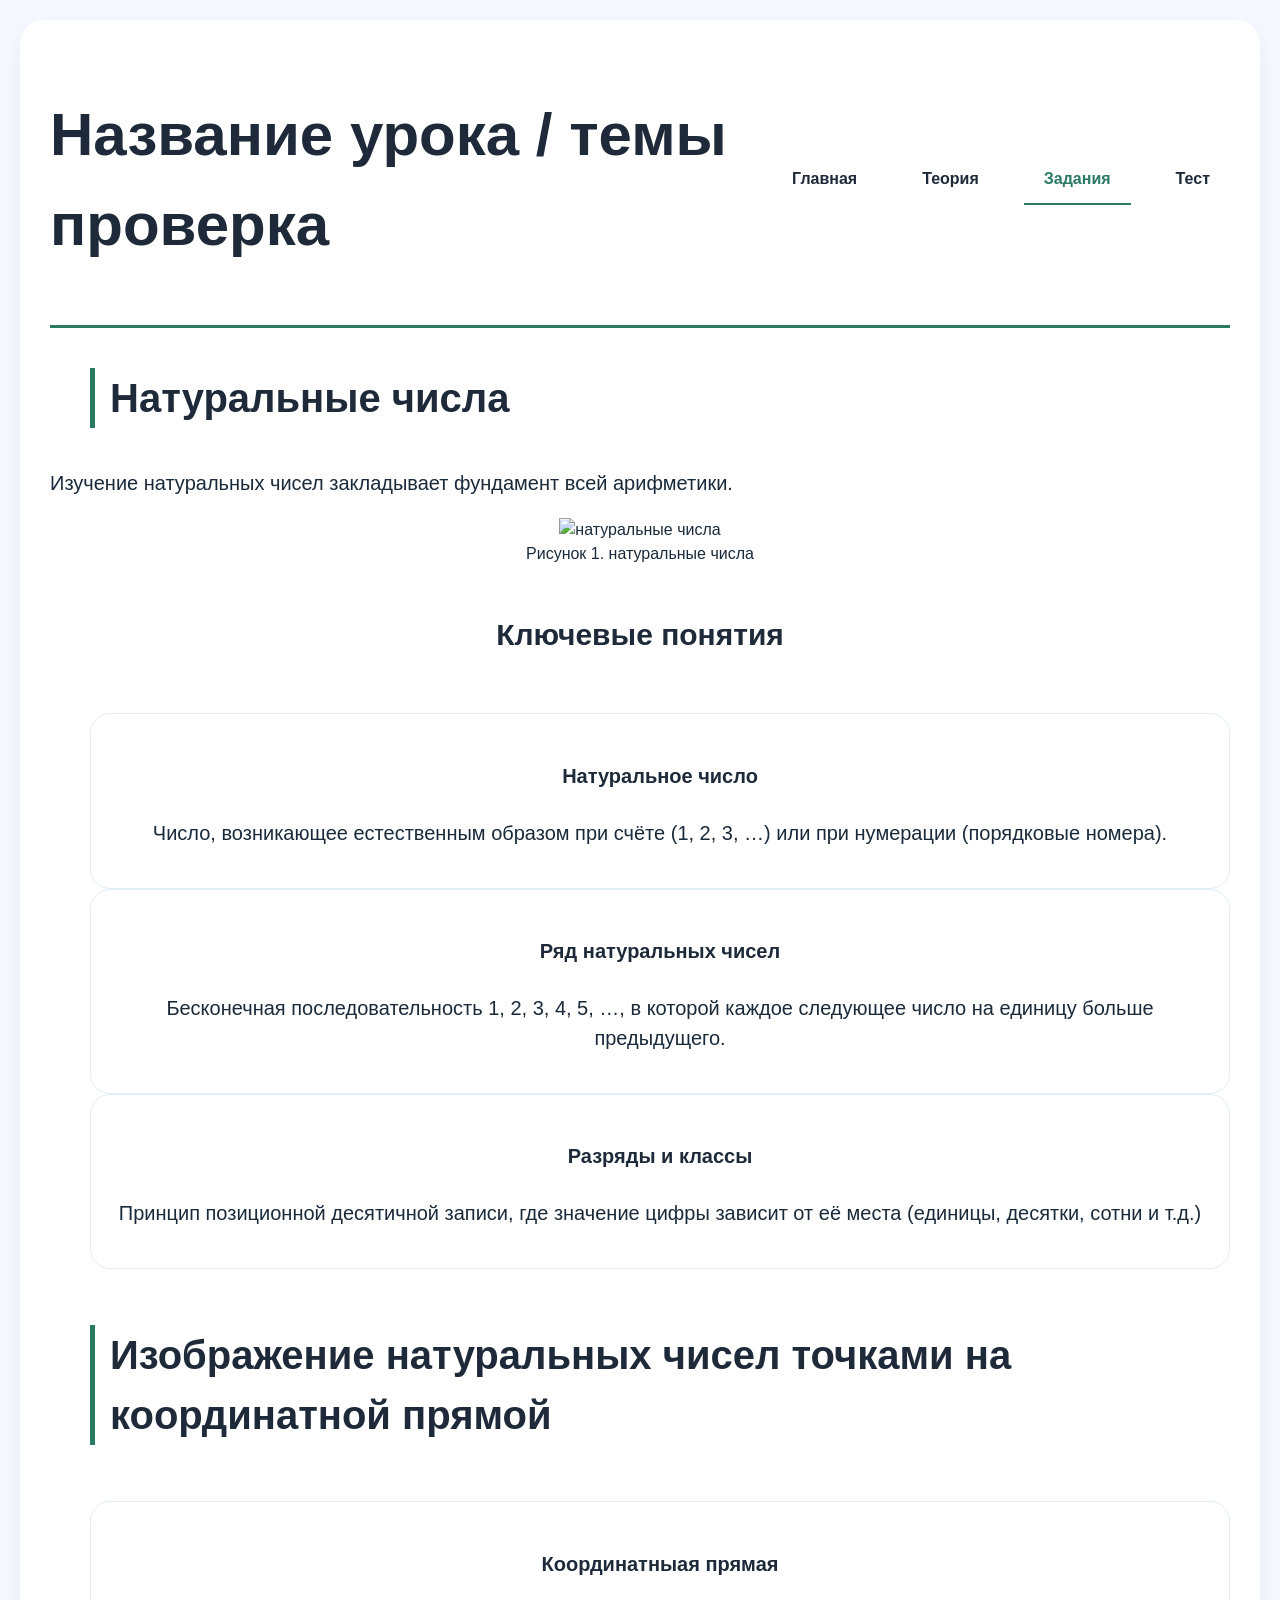
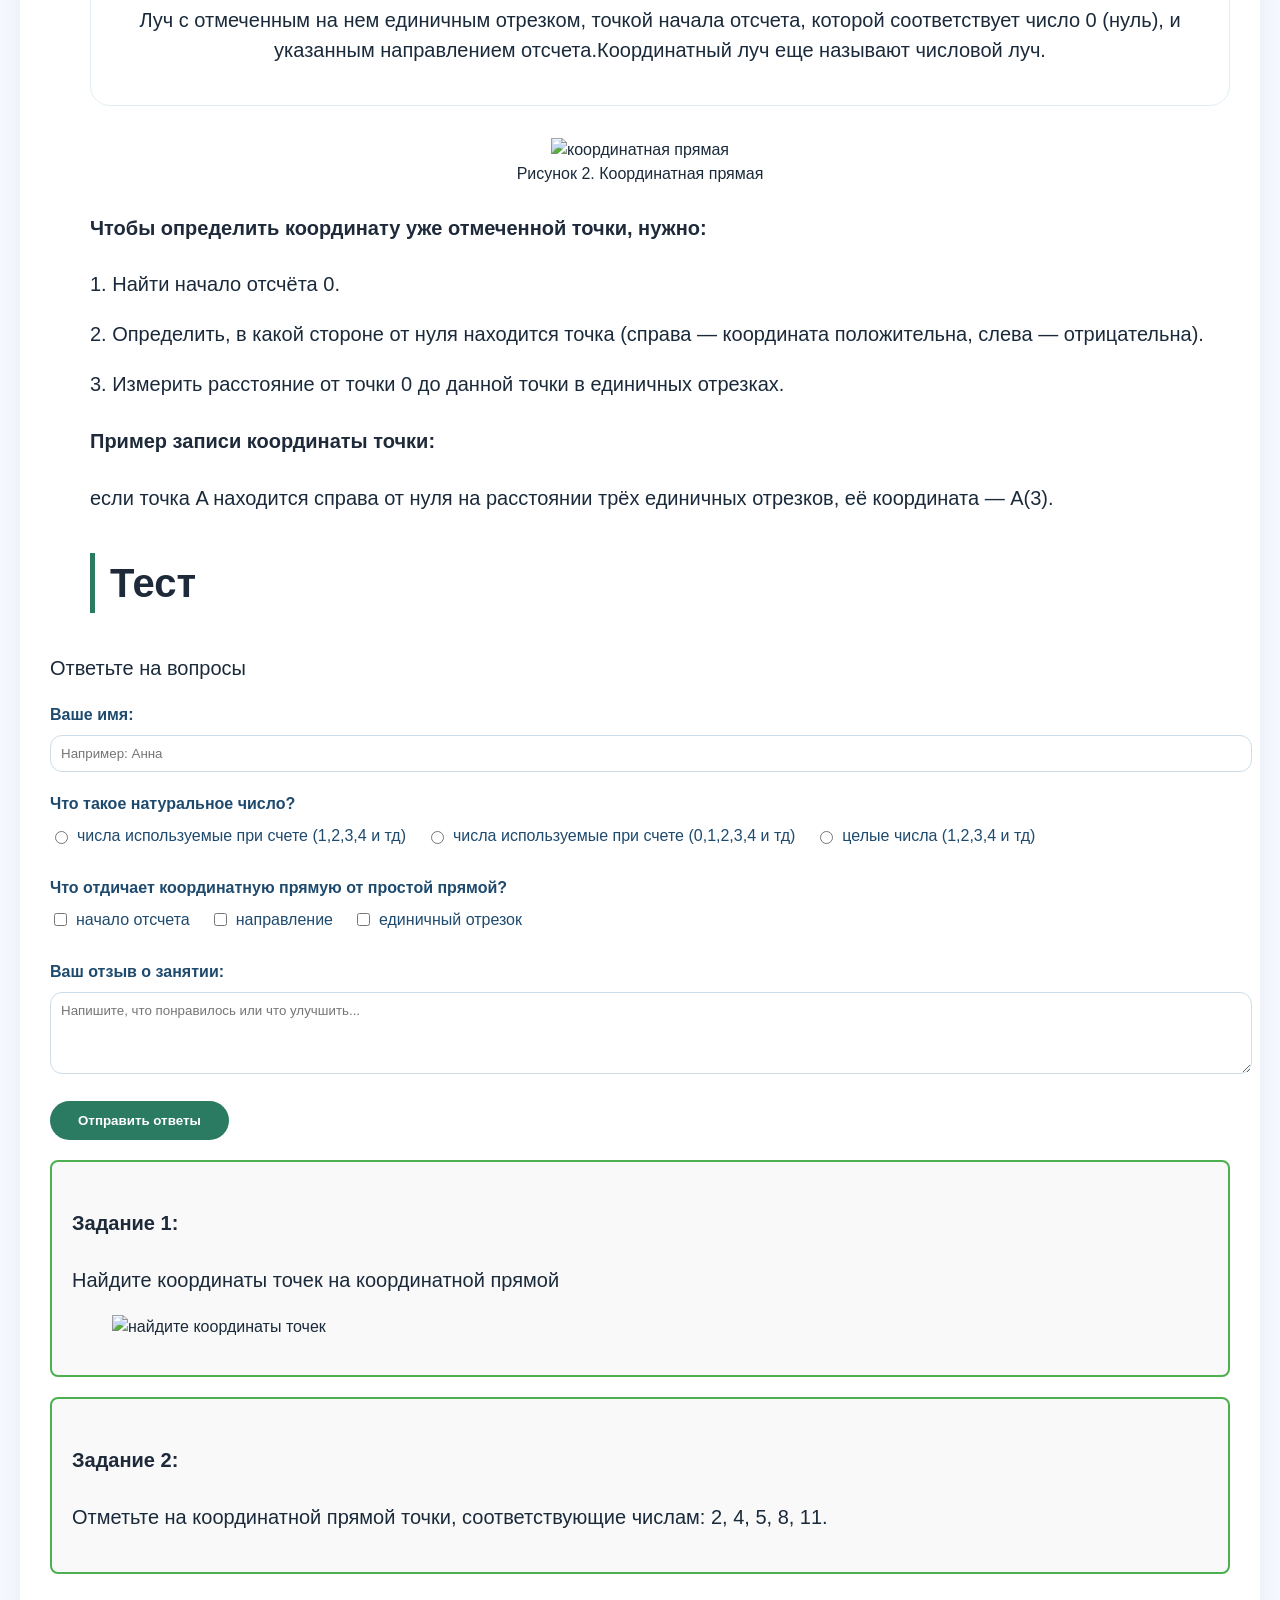
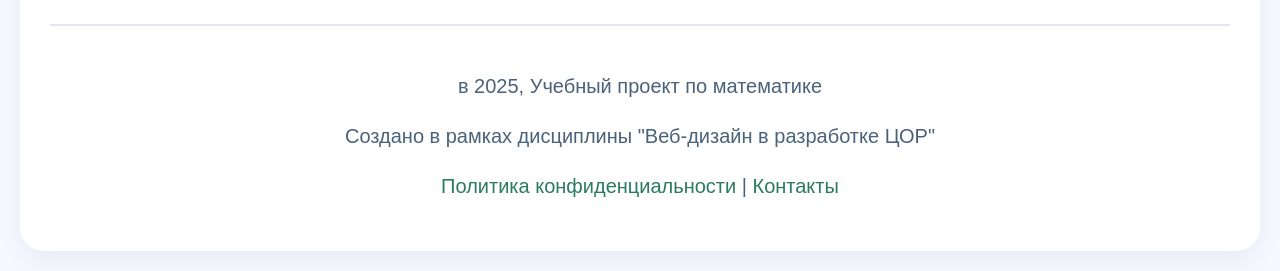
==== index.html @ a22da13e "Add files via upload" ====
<!DOCTYPE html>
<html lang="ru">
<head>
	<meta charset="UTF-8">
	<meta name="viewport" content="width=device-width, initial-scale=1.0">
	<title>Моя тема шаг за шагом к 5</title>
	<link rel="stylesheet" href="style.css">
</head>

<body> 

<div class="container">
	<header>
		<h1>Название урока / темы проверка</h1>
		<nav>
			<ul class="menu">
<li><a href="index.html">Главная</a></li>
<li class="dropdown"><a href="theory.html">Теория</a>
                <ul class="dropdown-content">
                    <li><a href="натуральныечислатеория.html">Натуральные числа</a></li>
                    <li><a href="коорпрям теория.html">Координатная прямая</a></li>
                    <li><a href="#">Что‑то</a></li>
                    <li><a href="#">Что‑то</a></li>
                </ul>
				</li>
<li class="dropdown"><a href="задания.html" class="active">Задания</a>
<ul class="dropdown-content">
                    <li><a href="натчислазадания.html">Натуральные числа</a></li>
                    <li><a href="коорпрямзадания.html">Координатная прямая</a></li>
                    <li><a href="#">Что‑то</a></li>
                    <li><a href="#">Что‑то</a></li>
                </ul>
				</li>
<li><a href="#">Тест</a></li>
</ul>
		</nav>
	</header>

<main>
	<section>
		<h2>Натуральные числа</h2>
		<p> Изучение натуральных чисел закладывает фундамент всей арифметики.</p>
		<div class="center-image">
			<figure>
				<img src="https://avatars.mds.yandex.net/i?id=c48a3f16dd4d8cc968ac87dda3bc2d2c_l-12856446-images-thumbs&n=13"
				width="640" height="480" alt="натуральные числа">
				<figcaption>
					Рисунок 1. натуральные числа
				</figcaption>
			</figure>
		</div>
	</section>
	<section class="cards-grid">
		<h3>Ключевые понятия</h3>
			<ul>
			<div class="card">
				<h4> Натуральное число </h4>
				<p>Число, возникающее естественным образом при счёте (1, 2, 3, …) или при нумерации (порядковые номера).</p>
			</div>
			<div class="card">
				<h4> Ряд натуральных чисел </h4>
				<p>Бесконечная последовательность 1, 2, 3, 4, 5, …, в которой каждое следующее число на единицу больше предыдущего.</p>
			</div>
			<div class="card">
				<h4> Разряды и классы </h4>
				<p>Принцип позиционной десятичной записи, где значение цифры зависит от её места (единицы, десятки, сотни и т.д.)</p>
			</div>
			</ul>
	</section>
	<section>
		<h2>Изображение натуральных чисел точками на координатной прямой</h2>
			<section class="cards-grid">
			<ul>
			<div class="card">
				<h4>Координатныая прямая </h4>
				<p>Луч с отмеченным на нем единичным отрезком, точкой начала отсчета, которой соответствует число 0 (нуль), и указанным направлением отсчета.Координатный луч еще называют числовой луч.</p>
			</div>
			</ul>
			</section>
	<div class="center-image">
		<figure>
		<img src="https://avatars.mds.yandex.net/i?id=347c59de1d05e2c80f4ca3b435bb22b0_l-5340768-images-thumbs&n=13"  alt="координатная прямая"
		width="640" height="360">
		<figcaption>
		Рисунок 2. Координатная прямая
		</figcaption>
		</figure>
	</div>
	<ul>
		<h4> Чтобы определить координату уже отмеченной точки, нужно: </h4>
		<p> 1. Найти начало отсчёта 0.</p>
		<p> 2. Определить, в какой стороне от нуля находится точка (справа — координата положительна, слева — отрицательна).</p>
		<p> 3. Измерить расстояние от точки 0 до данной точки в единичных отрезках.</p>
		 <h4>Пример записи координаты точки:</h4> 
		 <p>если точка A находится справа от нуля на расстоянии трёх единичных отрезков, её координата — A(3).
		</p>
	</ul>
	<section class="test-section">
		<h2> Тест</h2>
		<p> Ответьте на вопросы</p>
			<form action="send_form.php" method="post">
			<div class="form-group">
				<label for="name">Ваше имя:</label>
				<input type="text" id="name" name="student_name" placeholder="Например: Анна" required>
			</div>
			<div class="form-group">
				<label>Что такое натуральное число?</label>
				<div class="radio-group">
					<label><input type="radio" name="нч_question" value="program"> числа используемые при счете (1,2,3,4 и тд)</label>
					<label><input type="radio" name="нч_question" value="markup"> числа используемые при счете (0,1,2,3,4 и тд)</label>
					<label><input type="radio" name="нч_question" value="style"> целые числа (1,2,3,4 и тд)</label>
				</div>
			</div>
			<div class="form-group">
			<label>Что отдичает координатную прямую от простой прямой?</label>
				<div class="checkbox-group">
				<label><input type="checkbox" name="methods" value="flipped"> начало отсчета</label>
				<label><input type="checkbox" name="methods" value="gamification"> направление</label>
				<label><input type="checkbox" name="methods" value="project"> единичный отрезок</label>
				</div>
			</div>
			<div class="form-group">
			<label for="comment">Ваш отзыв о занятии:</label>
			<textarea id="comment" rows="4" placeholder="Напишите, что понравилось или что улучшить..."></textarea>
			</div>
			<button type="submit">Отправить ответы</button>
			</form>
		
		</section>
	<div class="task">
		<h4>Задание 1: </h4>
		<p>Найдите координаты точек на координатной прямой</p> 
		<figure>
			<img src="https://gdz-spishy.ru/reshebniki/matematika/6/dorofeev/zad/14.png" alt="найдите координаты точек"
			width="727" height="217">
		</figure>
	</div>
	<div class="task">
		<h4>Задание 2: </h4> 
		<p>Отметьте на координатной прямой точки, соответствующие числам: 2, 4, 5, 8, 11.</p> 
	</div>
	
	</section>
	<footer>
		<div class="footer-content">
			<p> в 2025, Учебный проект по математике </p>
			<p> Создано в рамках дисциплины "Веб-дизайн в разработке ЦОР"</p> 
			<p> <a href="#">Политика конфиденциальности </a> | <a href="#">Контакты</a></p>
		</div>
		</footer>
</main>
</div>

</body> 
</html>
---- style.css ----
body {
	font-family: 'Segoe UI', Roboto, Arial, sans-serif;
    line-height: 1.5;
    color: #1a2a3a;
    background-color: #f5f9ff;
    margin: 0;
    padding: 20px;
}
.container {
max-width: 1200px;
margin: 0 auto;
background: white;
border-radius: 24px;
padding: 30px;
box-shadow: 0 10px 25px rgba(0,0,0,0.05);
}
header {
	display: flex;
	justify-content: space-between;
	align-items: center;
	border-bottom: 3px solid #2b7a62;
	padding-bottom: 15px;
	margin-bottom: 30px
}
nav ul {
	display: flex;
	gap:25px;
	list-style: none;
}
nav a {
	text-decoration: none;
	color: #1e2a3a;
	font-weight: bold;
}
h1 {
	color: #1e2a3a;
	font-size: 60px;
}
h2 {
	color: #1e2a3a;
	border-left: 5px solid #2b7a62;
	padding-left: 15px;
	margin: 40px;
	font-size: 40px;
}
p {
	margin-bottom: 20px;
	font-size: 20px;
}
.cards-grid {
    display: flex;
    flex-wrap: wrap;
    gap: 10px;
    justify-content: center;
}
.card {
    background: #ffffff;
    border: 1px solid #e0eef4;
    border-radius: 20px;
    padding: 20px;
    flex: 1 1 250px;
    transition: 0.2s;
	text-align: center
}
.center-image {
  text-align: center;
}
h4 {
	color: #1e2a3a;
	font-size: 20px;
}
h3 {
	color: #1e2a3a;
	font-size: 30px;
	text-align: center
}
.task {
  border: 2px solid #4CAF50;
  padding: 20px;
  margin: 20px 0;
  background-color: #f9f9f9;
  border-radius: 8px;
}
@media (max-width: 768px){
	.container {padding:40px}
	header {
		flex-direction: column;
		text-align: center;
		gap: 15px;
	}
	nav ul {
		flex-direction: column;
		gap: 10px;
		align-items: center;
	}
	.cards-grid {
		flex-direction: column;
		align-items: stretch;
	}
		.card{
			flex:1 1 auto;
		}
}
@media (max-width: 480px){
	body{padding:40px}
	.container {padding:15px} 
	h1 {font-size: 1rem}
	h2 {font-size: 1rem}
	p {font-size: 10px}
	img {
		max-width: 100%;
		height: auto;
	}
}
.form-group {
margin-bottom: 20px;
}
label {
display: block;
font-weight: bold;
margin-bottom: 8px;
color: #1e4a6e;
}
input[type="text"],
textarea {
width: 100%;
padding: 10px;
border: 1px solid #ccdce8;
border-radius: 12px;
font-family: inherit;
}
.radio-group, .checkbox-group {
display: flex;
gap: 20px;
flex-wrap: wrap;
}
.radio-group label, .checkbox-group label {
font-weight: normal;
display: inline-flex;
align-items: center;
gap: 6px;
}
button {
background-color: #2b7a62;
color: white;
border: none;
padding: 12px 28px;
border-radius: 40px;
font-weight: bold;
cursor: pointer;
}
button:hover {
background-color: #1e5a48;
}
@media (max-width: 768px) {
 .radio-group, .checkbox-group {
 flex-direction: column;
 gap: 8px;
 }
}
nav a.active {
 border-bottom: 2px solid #2b7a62;
 color: #2b7a62;
}
footer {
	margin-top: 50px; 
	padding-top: 25px;
	border-top: 2px solid #dce9f0;
	text-align: center;
	color: #4a627a;
}
footer a {
color: #2b7a62;
text-decoration: none;
}
a:focus, button:focus, input:focus {
 outline: 2px solid #2b7a62;
 outline-offset: 3px;
}
.menu {
    list-style-type: none;
    display: flex;
}

.menu > li {
    position: relative;
}

.menu a {
    display: block;
   
    text-decoration: none;
    padding: 12px 20px;
}

.dropdown:hover .dropdown-content {
    display: block;
}

.dropdown-content {
    display: none;
    position: absolute;
    background-color: #f9f9f9;
    min-width: 200px;
    box-shadow: 0px 8px 16px 0px rgba(0,0,0,0.2);
    z-index: 1;
}

.dropdown-content a {
    color: black;
    padding: 10px 15px;
    border-bottom: 1px solid #ddd;
}

.dropdown-content a:hover {
    background-color: #ddd;
}
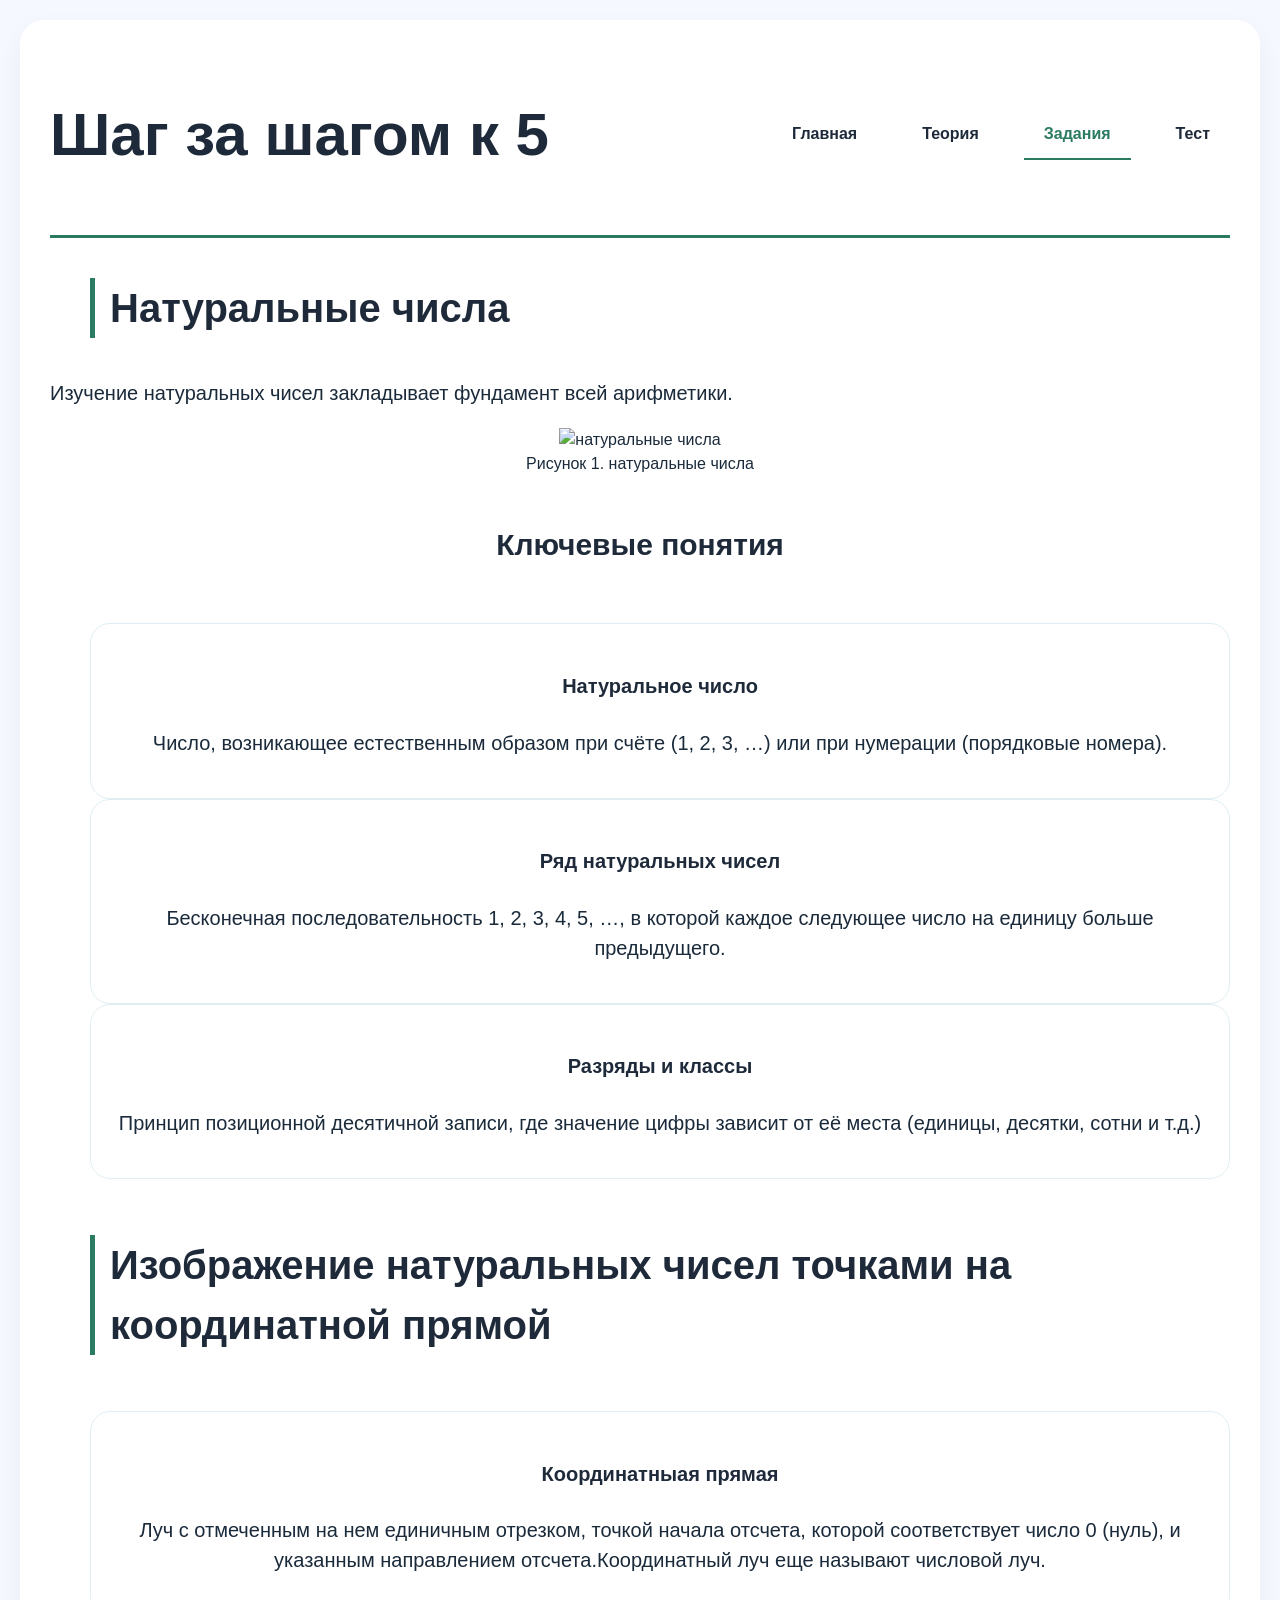
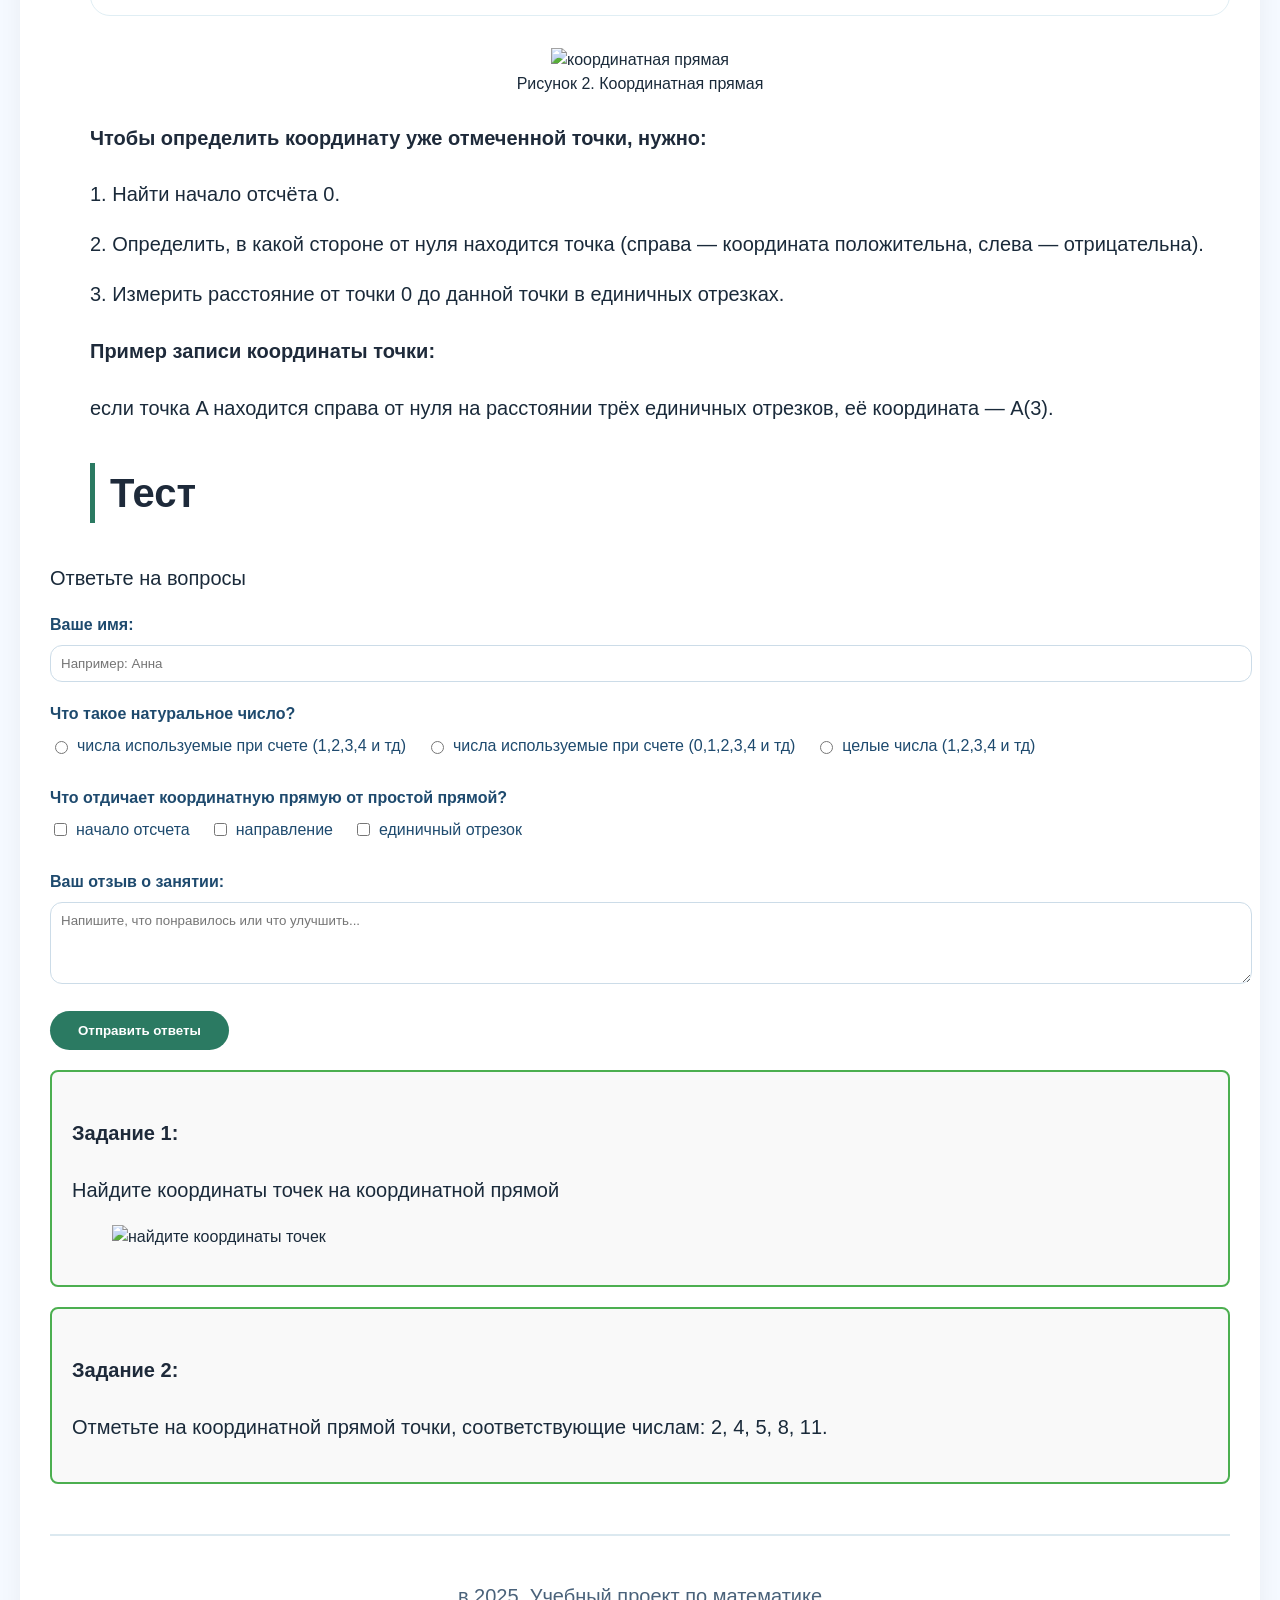
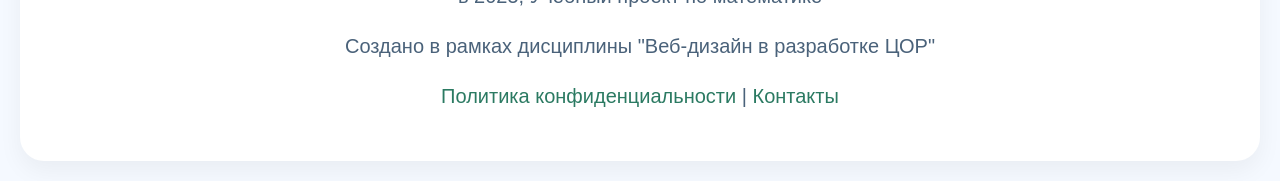
==== commit d2ef745c: "Add files via upload" ====
--- a/index.html
+++ b/index.html
@@ -11,22 +11,22 @@
 
 <div class="container">
 	<header>
-		<h1>Название урока / темы проверка</h1>
+		<h1>Шаг за шагом к 5</h1>
 		<nav>
 			<ul class="menu">
 <li><a href="index.html">Главная</a></li>
 <li class="dropdown"><a href="theory.html">Теория</a>
                 <ul class="dropdown-content">
-                    <li><a href="натуральныечислатеория.html">Натуральные числа</a></li>
-                    <li><a href="коорпрям теория.html">Координатная прямая</a></li>
+                    <li><a href="theory1.html">Натуральные числа</a></li>
+                    <li><a href="theory2.html">Координатная прямая</a></li>
                     <li><a href="#">Что‑то</a></li>
                     <li><a href="#">Что‑то</a></li>
                 </ul>
 				</li>
-<li class="dropdown"><a href="задания.html" class="active">Задания</a>
+<li class="dropdown"><a href="tasks.html" class="active">Задания</a>
 <ul class="dropdown-content">
-                    <li><a href="натчислазадания.html">Натуральные числа</a></li>
-                    <li><a href="коорпрямзадания.html">Координатная прямая</a></li>
+                    <li><a href="tasks1.html">Натуральные числа</a></li>
+                    <li><a href="tasks2.html">Координатная прямая</a></li>
                     <li><a href="#">Что‑то</a></li>
                     <li><a href="#">Что‑то</a></li>
                 </ul>
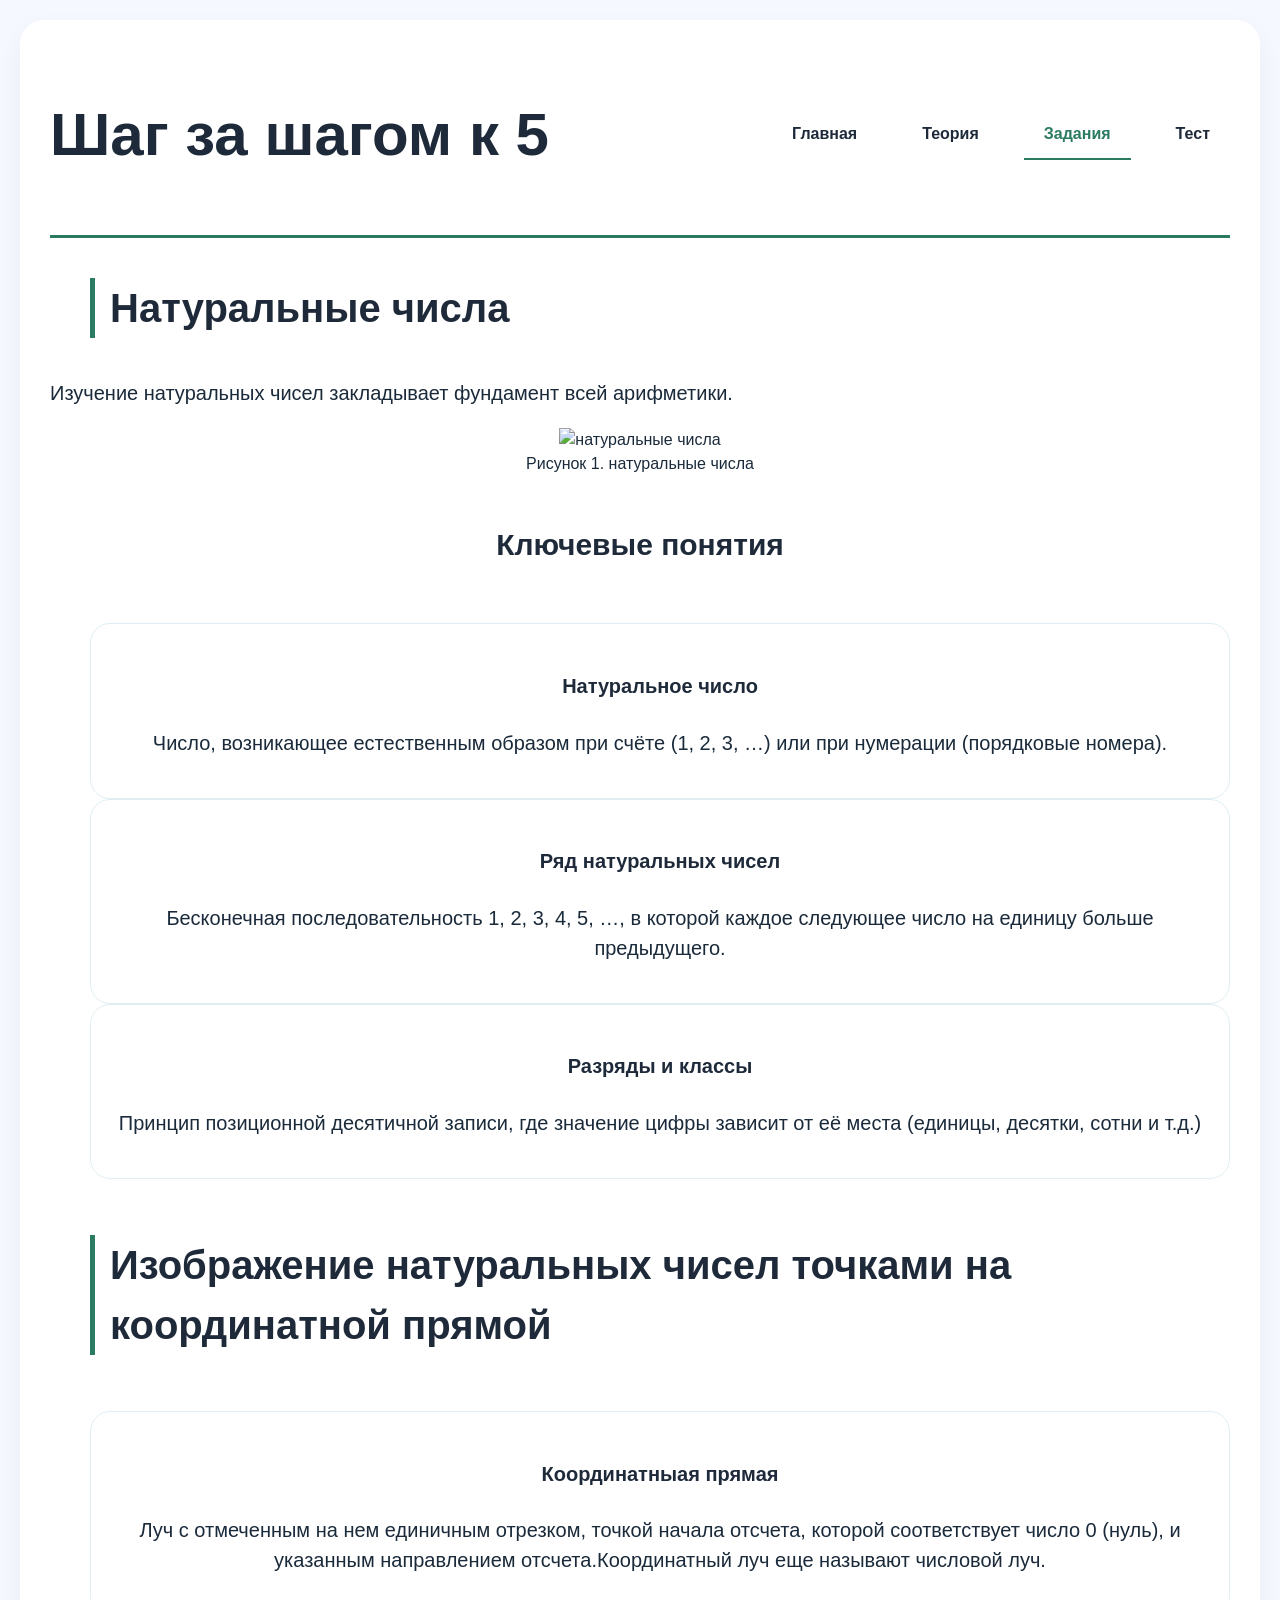
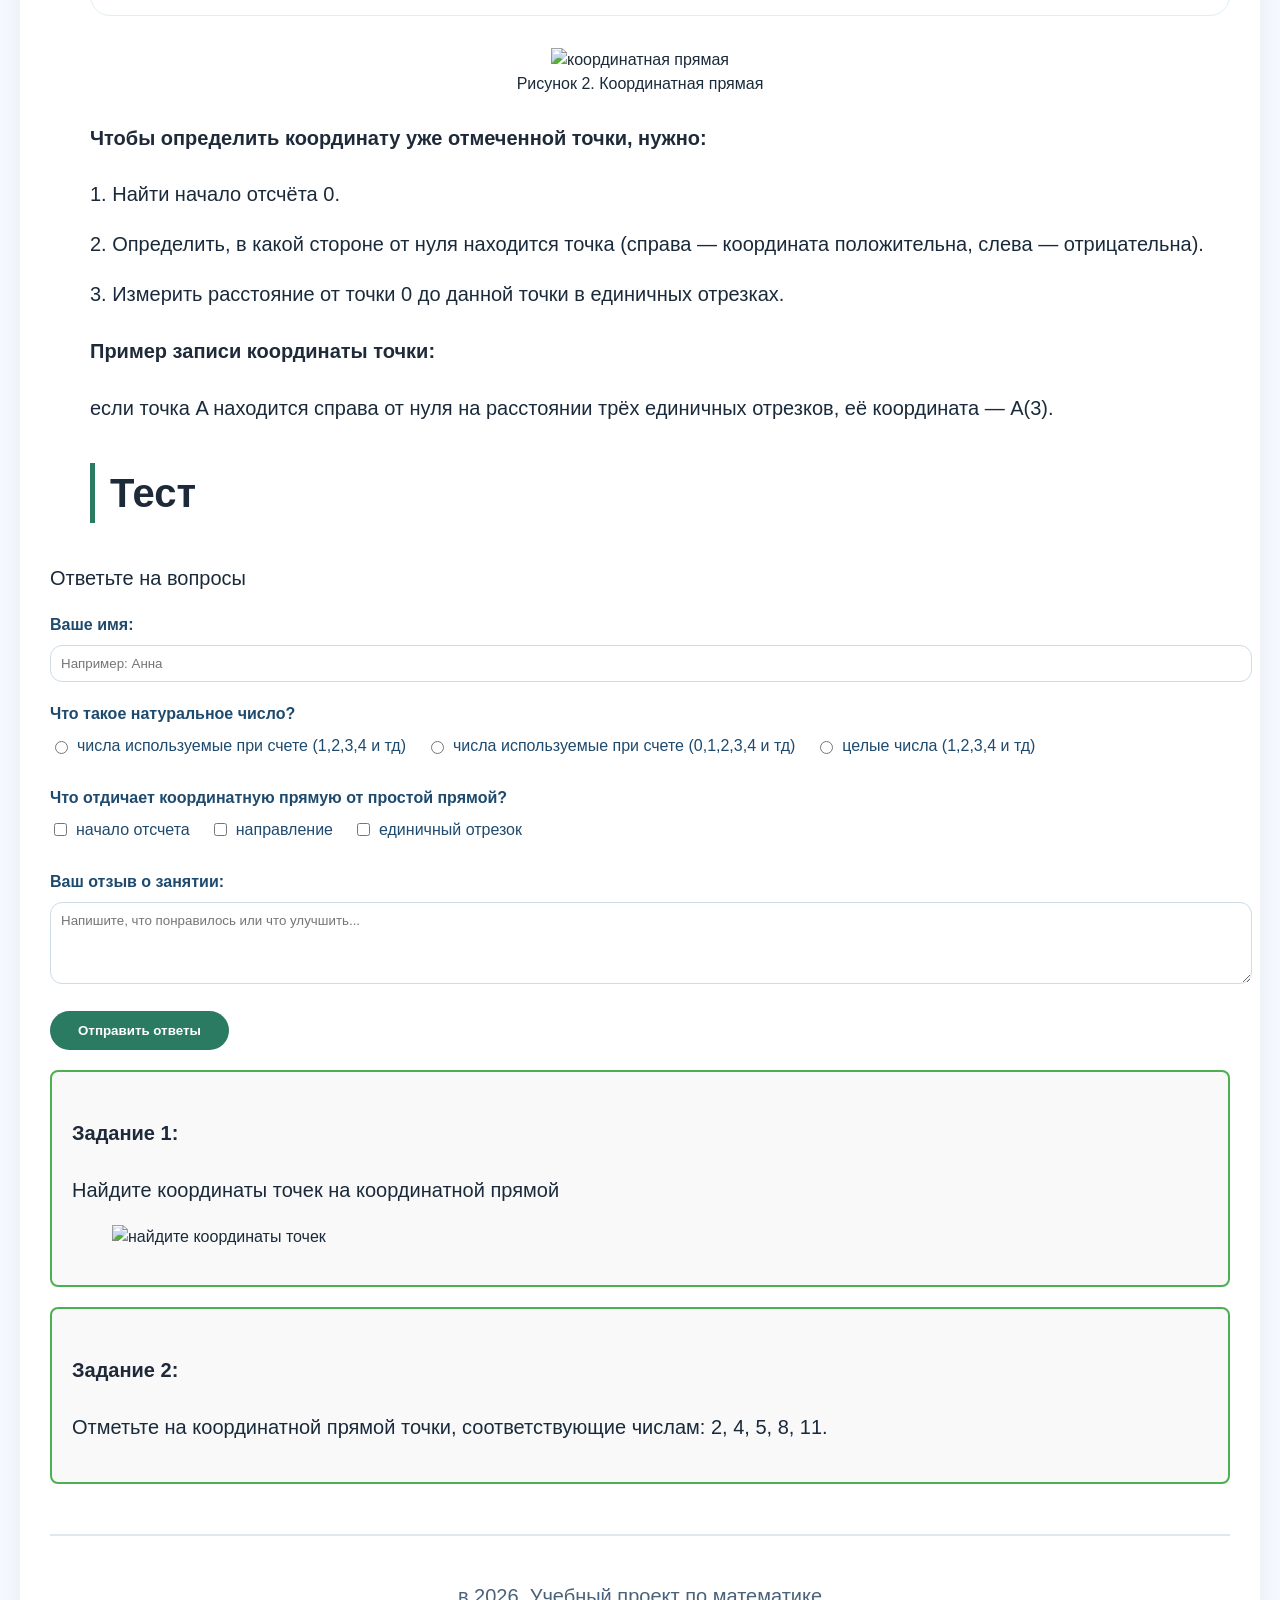
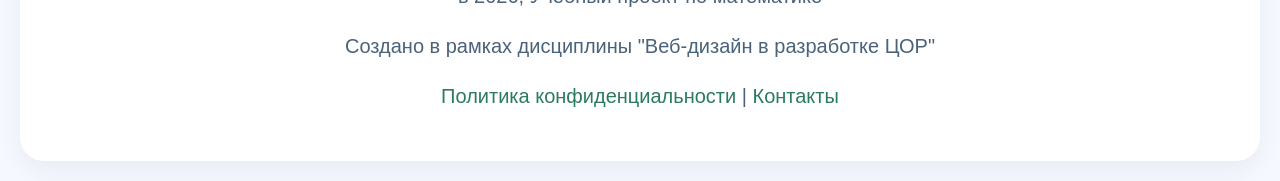
==== commit 1ff90c4f: "Add files via upload" ====
--- a/index.html
+++ b/index.html
@@ -143,7 +143,7 @@
 	</section>
 	<footer>
 		<div class="footer-content">
-			<p> в 2025, Учебный проект по математике </p>
+			<p> в 2026, Учебный проект по математике </p>
 			<p> Создано в рамках дисциплины "Веб-дизайн в разработке ЦОР"</p> 
 			<p> <a href="#">Политика конфиденциальности </a> | <a href="#">Контакты</a></p>
 		</div>
